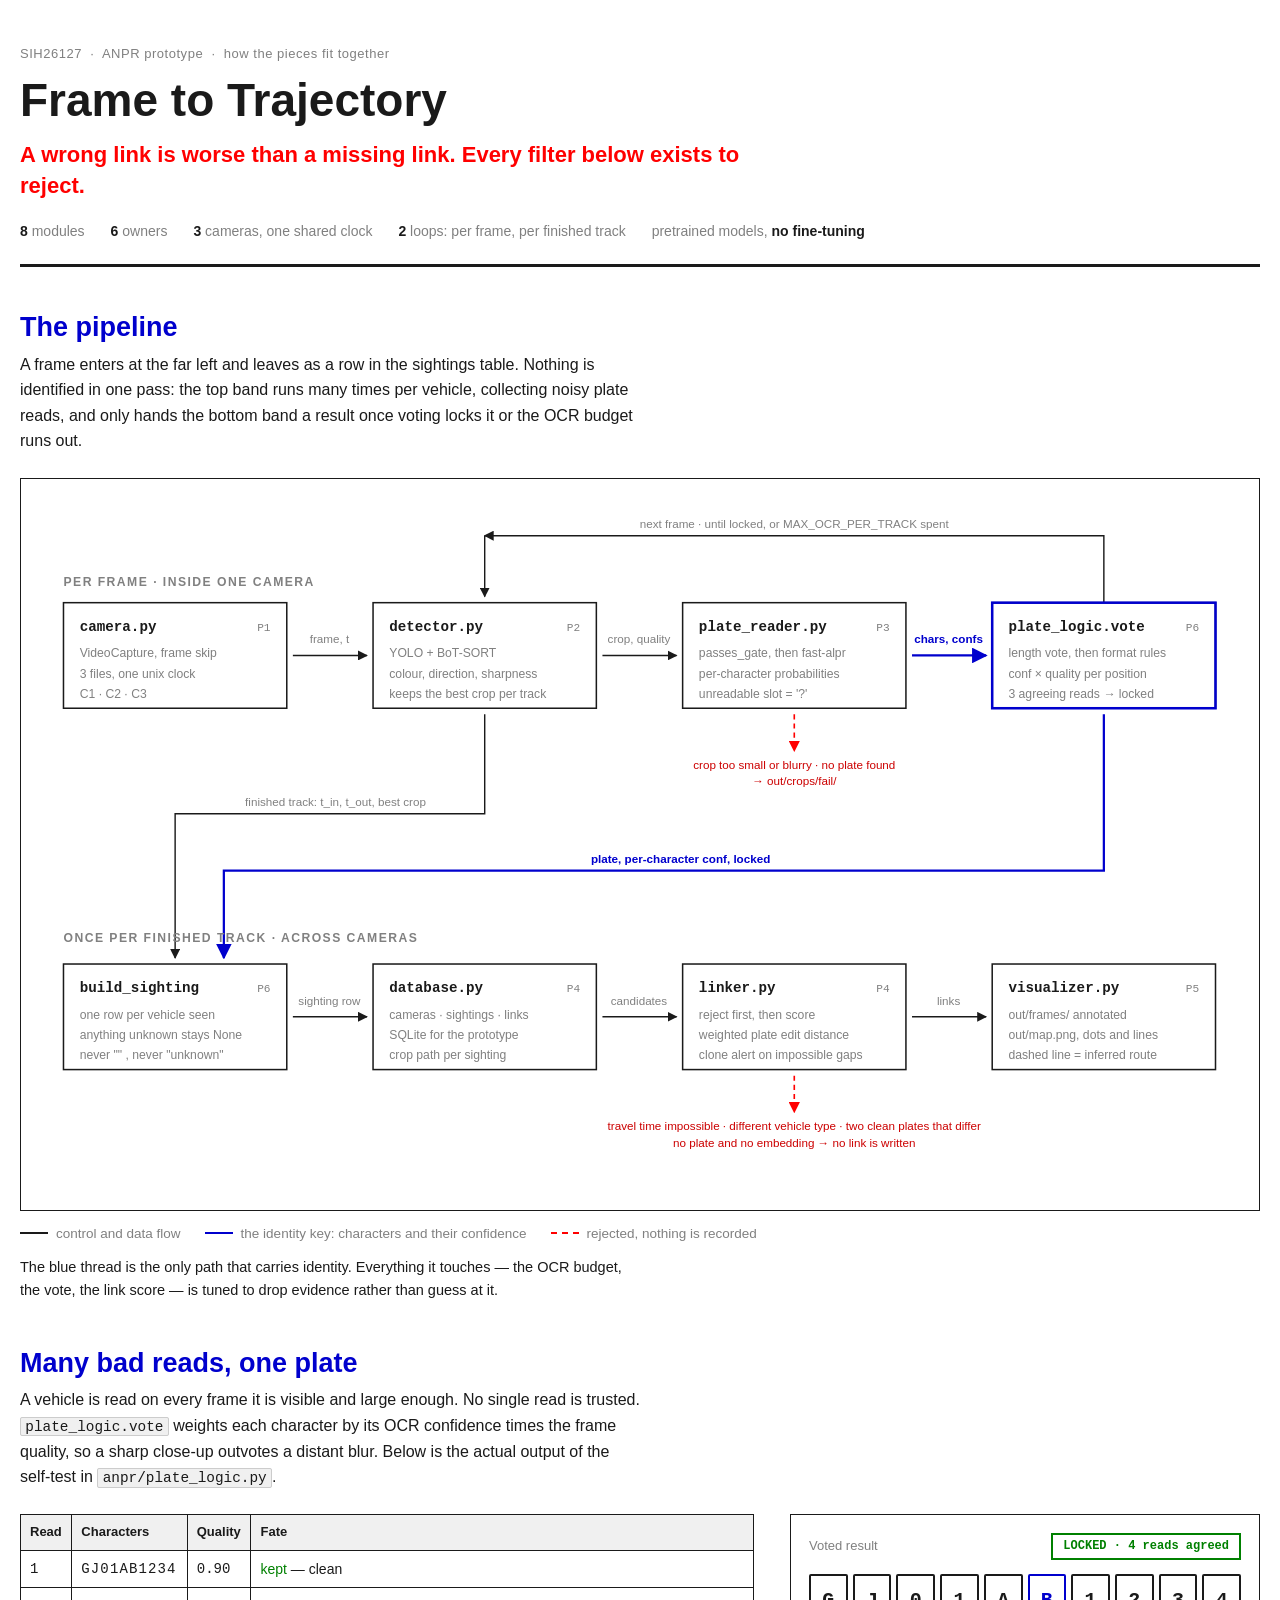
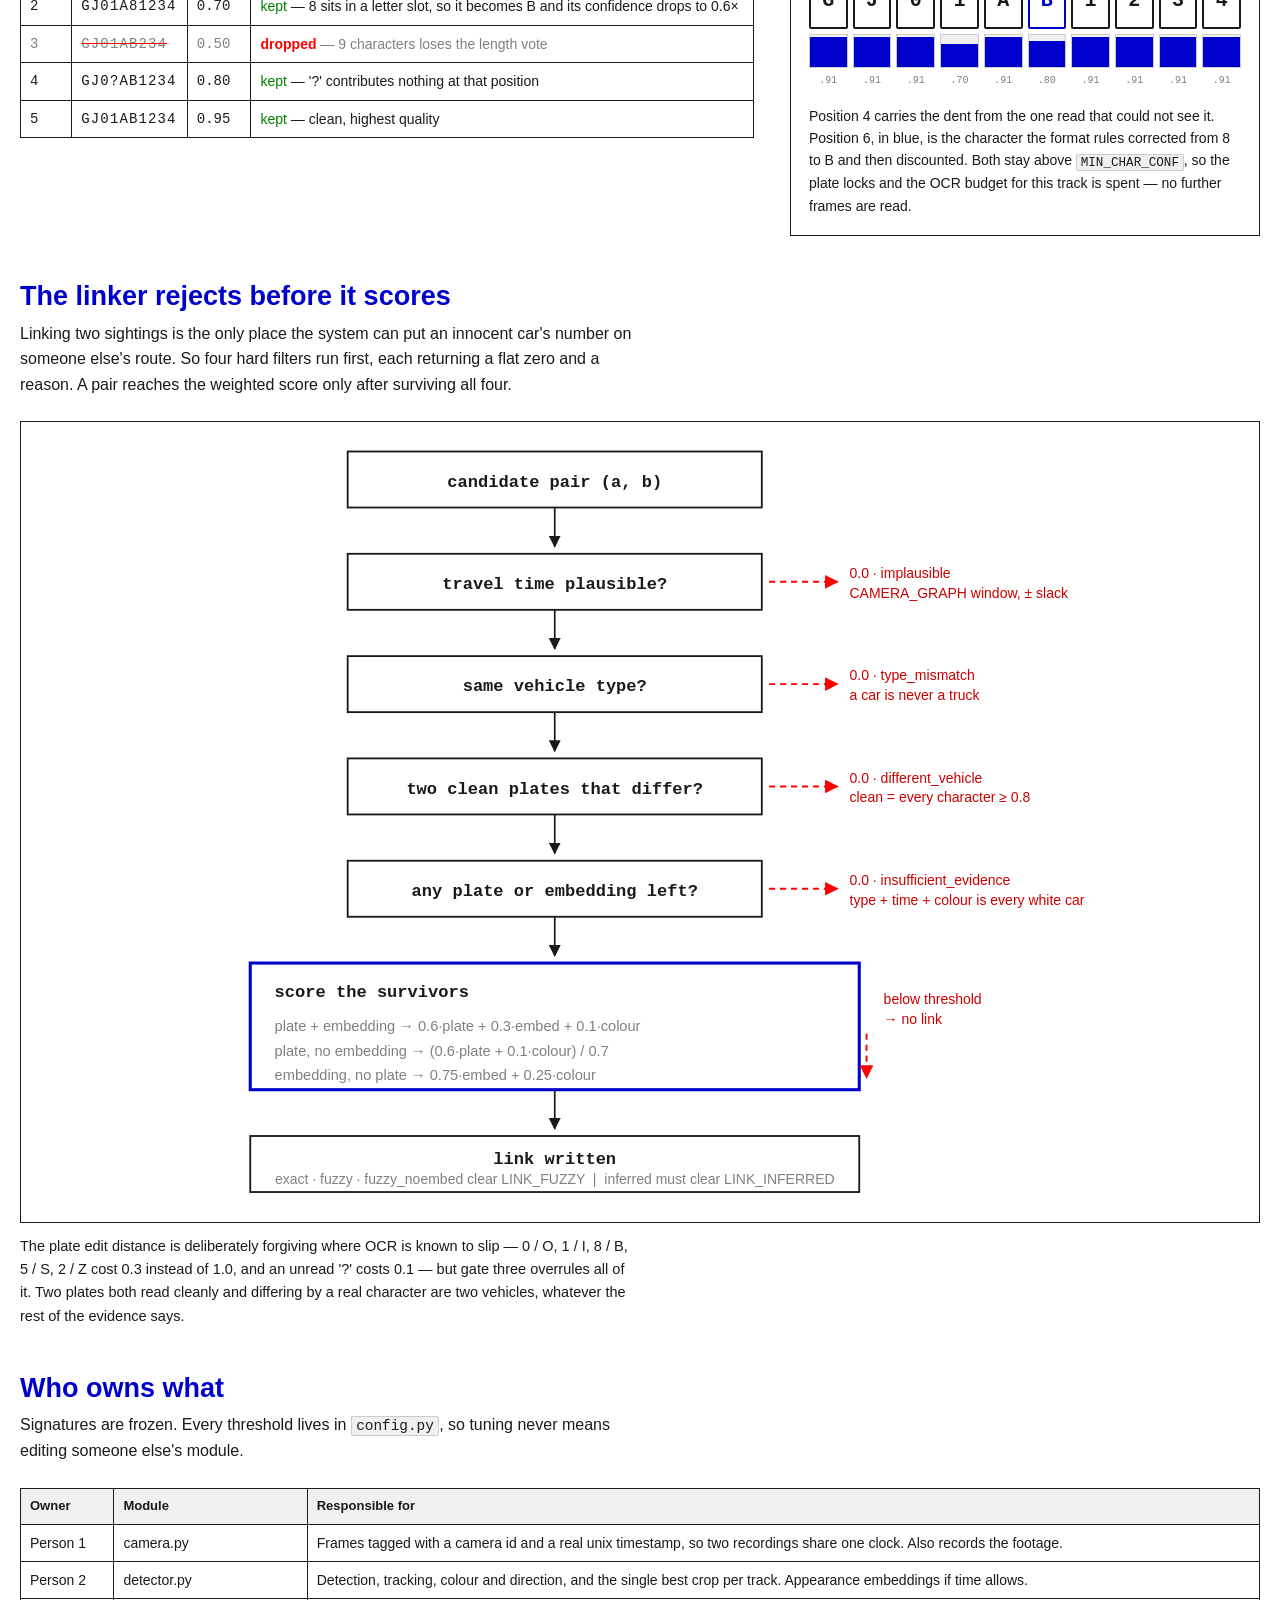
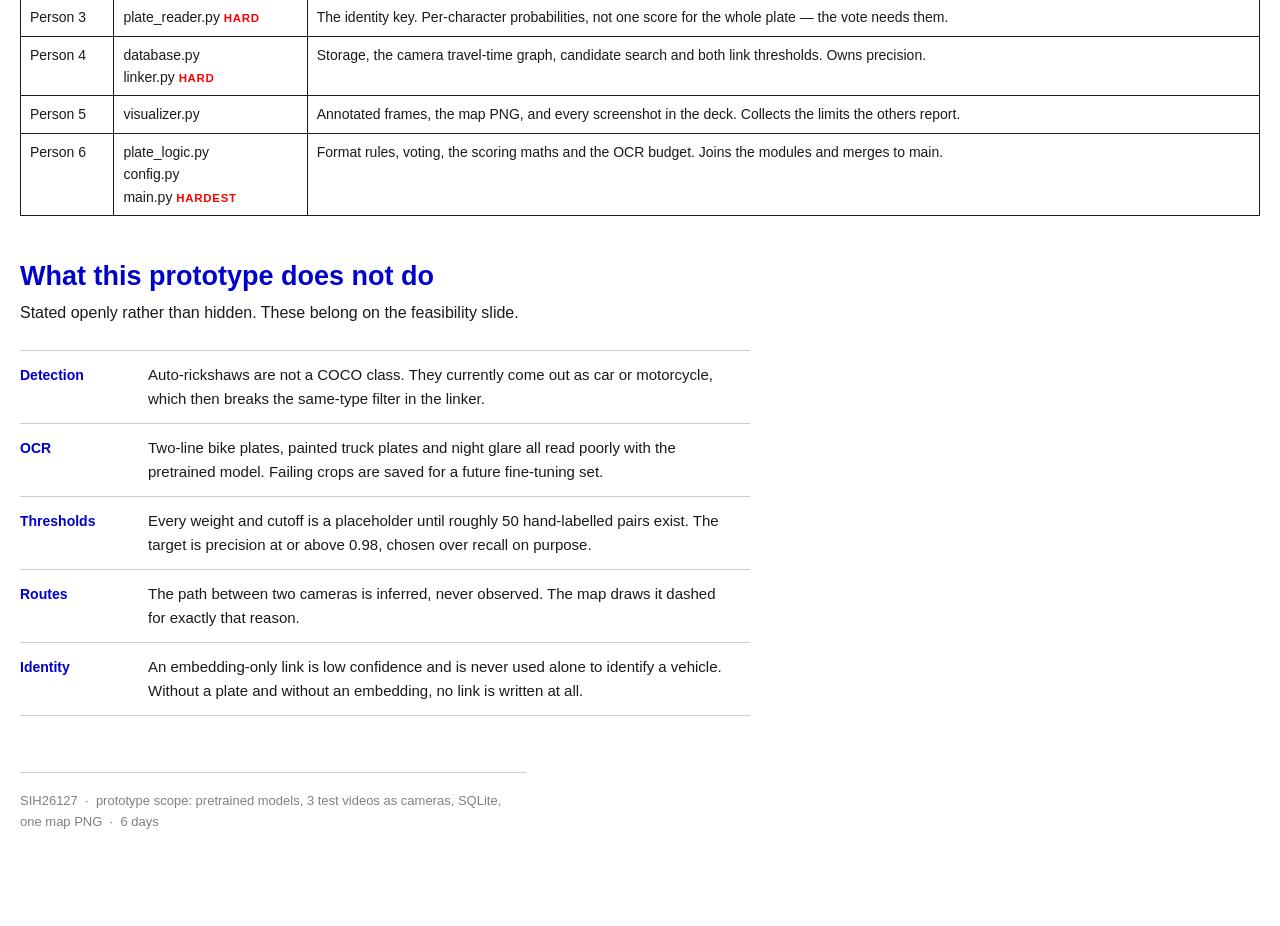
==== docs/pipeline.html @ c329f89a "Add docs/pipeline.html, the whole prototype as one diagram Standalone page in the same white Arial t" ====
<!DOCTYPE html>
<html lang="en">
<head>
    <meta charset="UTF-8">
    <meta name="viewport" content="width=device-width, initial-scale=1.0">
    <title>Frame to Trajectory</title>

    <style>
      :root {
        color-scheme: light;
        --bg:       #ffffff;
        --panel:    #fafafa;
        --ink:      rgb(26, 26, 26);
        --muted:    grey;
        --line:     rgb(26, 26, 26);
        --line-soft:#cccccc;
        --blue:     #0000cd;
        --green:    green;
        --red:      rgb(255, 0, 0);
        --red-ink:  #cc0000;
      }

      * { box-sizing: border-box; }

      body {
        background: var(--bg);
        color: var(--ink);
        font-family: Arial, Helvetica, sans-serif;
        font-size: 16px;
        line-height: 1.6;
        margin: 0;
        padding: 20px 20px 80px;
      }

      .wrap { max-width: 1240px; margin: 0 auto; }

      /* ---------------------------------------------------------- masthead */
      .masthead {
        padding: 24px 0 22px;
        border-bottom: 3px solid var(--line);
      }
      .eyebrow {
        font-size: 13px;
        color: var(--muted);
        margin: 0 0 10px;
        letter-spacing: .04em;
      }
      h1 {
        font-size: clamp(30px, 5vw, 46px);
        line-height: 1.12;
        margin: 0 0 14px;
        color: var(--ink);
        text-wrap: balance;
      }
      .warning {
        color: var(--red);
        font-weight: bold;
        font-size: clamp(17px, 2.2vw, 22px);
        line-height: 1.4;
        margin: 0 0 18px;
        max-width: 60ch;
      }
      .facts {
        display: flex;
        flex-wrap: wrap;
        gap: 6px 26px;
        font-size: 14px;
        color: var(--muted);
        margin: 0;
        padding: 0;
        list-style: none;
      }
      .facts b { color: var(--ink); }

      /* ---------------------------------------------------------- sections */
      section { padding-top: 44px; }
      h2 {
        color: var(--blue);
        font-weight: bold;
        font-size: clamp(20px, 2.8vw, 27px);
        line-height: 1.2;
        margin: 0 0 8px;
        text-wrap: balance;
      }
      .lede {
        color: var(--ink);
        max-width: 70ch;
        margin: 0 0 24px;
      }
      p { max-width: 70ch; }
      code {
        font-family: Consolas, "Courier New", monospace;
        font-size: .9em;
        background: #f0f0f0;
        border: 1px solid var(--line-soft);
        padding: .05em .3em;
        border-radius: 2px;
      }

      /* ---------------------------------------------------------- figures */
      figure { margin: 0; }
      .canvas {
        background: var(--bg);
        border: 1px solid var(--line);
        padding: 10px;
        overflow-x: auto;
      }
      .canvas svg { display: block; min-width: 760px; width: 100%; height: auto; }
      figcaption {
        font-size: 14.5px;
        color: var(--ink);
        margin-top: 12px;
        max-width: 76ch;
      }
      .legend {
        display: flex;
        flex-wrap: wrap;
        gap: 6px 24px;
        margin: 12px 0 0;
        padding: 0;
        list-style: none;
        font-size: 13.5px;
        color: var(--muted);
      }
      .legend li { display: flex; align-items: center; gap: 8px; }
      .swatch { width: 28px; height: 0; border-top-width: 2.5px; border-top-style: solid; flex: none; }
      .sw-flow   { border-top-color: var(--ink); }
      .sw-ident  { border-top-color: var(--blue); }
      .sw-reject { border-top-color: var(--red); border-top-style: dashed; }

      /* ---------------------------------------------------------- vote */
      .vote-grid {
        display: grid;
        grid-template-columns: minmax(0, 1fr) minmax(320px, 470px);
        gap: 36px;
        align-items: start;
      }
      @media (max-width: 900px) { .vote-grid { grid-template-columns: 1fr; gap: 28px; } }

      table.data {
        border-collapse: collapse;
        background: white;
        width: 100%;
        font-size: 14px;
      }
      table.data th, table.data td {
        border: 1px solid var(--line);
        padding: 7px 9px;
        text-align: left;
        vertical-align: top;
      }
      table.data th {
        background: #f0f0f0;
        font-size: 13px;
      }
      .mono {
        font-family: Consolas, "Courier New", monospace;
        font-variant-numeric: tabular-nums;
      }
      .plate-str { font-family: Consolas, "Courier New", monospace; letter-spacing: .08em; }
      tr.dropped td { color: var(--muted); }
      tr.dropped .plate-str { text-decoration: line-through; text-decoration-color: var(--red); }
      .rej-word { color: var(--red); font-weight: bold; }
      .ok-word  { color: var(--green); }

      .readout {
        border: 1px solid var(--line);
        background: white;
        padding: 18px;
      }
      .readout-head {
        display: flex;
        justify-content: space-between;
        align-items: center;
        gap: 12px;
        margin-bottom: 14px;
        flex-wrap: wrap;
      }
      .readout-head .label { font-size: 13px; color: var(--muted); }
      .locked-pill {
        font-family: Consolas, "Courier New", monospace;
        font-size: 12px;
        font-weight: bold;
        color: var(--green);
        border: 2px solid var(--green);
        padding: 2px 10px;
        white-space: nowrap;
      }
      .chars { display: grid; grid-template-columns: repeat(10, 1fr); gap: 5px; }
      .char { display: grid; gap: 5px; justify-items: center; }
      .char .glyph {
        width: 100%;
        aspect-ratio: 5 / 7;
        display: grid;
        place-items: center;
        background: white;
        border: 2px solid var(--ink);
        border-radius: 2px;
        font-family: Consolas, "Courier New", monospace;
        font-weight: bold;
        font-size: clamp(13px, 2.3vw, 20px);
        color: var(--ink);
      }
      .char.corrected .glyph { border-color: var(--blue); color: var(--blue); }
      .char .bar {
        width: 100%;
        height: 34px;
        background: #f0f0f0;
        border: 1px solid var(--line-soft);
        display: flex;
        align-items: flex-end;
        overflow: hidden;
      }
      .char .bar i { display: block; width: 100%; background: var(--blue); }
      .char .val { font-family: Consolas, "Courier New", monospace; font-size: 10px; color: var(--muted); }
      .readout-foot { margin: 16px 0 0; font-size: 14px; max-width: none; }

      /* ---------------------------------------------------------- owners */
      .hard {
        color: var(--red);
        font-weight: bold;
        font-size: 11.5px;
        letter-spacing: .06em;
        white-space: nowrap;
      }
      td .who { font-family: Consolas, "Courier New", monospace; white-space: nowrap; }

      /* ---------------------------------------------------------- limits */
      .limits { margin: 0; padding: 0; list-style: none; max-width: 82ch; }
      .limits li {
        display: grid;
        grid-template-columns: 110px minmax(0, 1fr);
        gap: 18px;
        padding: 12px 0;
        border-bottom: 1px solid var(--line-soft);
        align-items: baseline;
      }
      .limits li:first-child { border-top: 1px solid var(--line-soft); }
      .limits .who { color: var(--blue); font-weight: bold; font-size: 14px; font-family: inherit; }
      .limits p { margin: 0; font-size: 15px; }
      @media (max-width: 560px) { .limits li { grid-template-columns: 1fr; gap: 2px; } }

      .footer {
        margin-top: 56px;
        padding-top: 18px;
        border-top: 1px solid var(--line-soft);
        font-size: 13px;
        color: var(--muted);
      }

      /* ---------------------------------------------------------- svg type */
      .svg-mod   { font-family: Consolas, "Courier New", monospace; font-size: 14px; font-weight: bold; fill: var(--ink); }
      .svg-sub   { font-family: Arial, Helvetica, sans-serif; font-size: 12px; fill: var(--muted); }
      .svg-own   { font-family: Consolas, "Courier New", monospace; font-size: 11px; fill: var(--muted); }
      .svg-edge  { font-family: Arial, Helvetica, sans-serif; font-size: 11.5px; fill: var(--muted); }
      .svg-ident { font-family: Arial, Helvetica, sans-serif; font-size: 11.5px; fill: var(--blue); font-weight: bold; }
      .svg-rej   { font-family: Arial, Helvetica, sans-serif; font-size: 11.5px; fill: var(--red-ink); }
      .svg-band  { font-family: Arial, Helvetica, sans-serif; font-size: 12px; font-weight: bold; fill: var(--muted); letter-spacing: .12em; }
      .svg-box   { fill: #ffffff; stroke: var(--ink); stroke-width: 1.5; }
      .svg-box-k { fill: none; stroke: var(--blue); stroke-width: 2.5; }
      .flow      { stroke: var(--ink); stroke-width: 1.4; fill: none; }
      .ident     { stroke: var(--blue); stroke-width: 2.2; fill: none; }
      .rej       { stroke: var(--red); stroke-width: 1.6; fill: none; stroke-dasharray: 5 4; }
    </style>
</head>
<body>

<div class="wrap">

  <header class="masthead">
    <p class="eyebrow">SIH26127 &nbsp;&#183;&nbsp; ANPR prototype &nbsp;&#183;&nbsp; how the pieces fit together</p>
    <h1>Frame to Trajectory</h1>
    <p class="warning">A wrong link is worse than a missing link. Every filter below exists to reject.</p>
    <ul class="facts">
      <li><b>8</b> modules</li>
      <li><b>6</b> owners</li>
      <li><b>3</b> cameras, one shared clock</li>
      <li><b>2</b> loops: per frame, per finished track</li>
      <li>pretrained models, <b>no fine-tuning</b></li>
    </ul>
  </header>

  <section>
    <h2>The pipeline</h2>
    <p class="lede">
      A frame enters at the far left and leaves as a row in the sightings table. Nothing is
      identified in one pass: the top band runs many times per vehicle, collecting noisy plate
      reads, and only hands the bottom band a result once voting locks it or the OCR budget
      runs out.
    </p>

    <figure>
      <div class="canvas">
        <svg viewBox="0 0 1200 700" role="img"
             aria-label="Two-band pipeline. Top band, repeated per frame: camera.py yields frames with a unix timestamp to detector.py, which yields vehicle crops to plate_reader.py, which yields characters and confidences to plate_logic.vote; a loop returns to the detector for the next frame until the plate locks or the OCR budget is spent, and failed crops are dropped. Bottom band, once per finished track: build_sighting combines the finished track and the voted plate into a row, database.py stores it, linker.py rejects implausible pairs before scoring the rest, and visualizer.py draws the annotated frames and the map.">

          <defs>
            <marker id="a-flow" viewBox="0 0 10 10" refX="9" refY="5" markerWidth="7" markerHeight="7" orient="auto-start-reverse">
              <path d="M 0 0 L 10 5 L 0 10 z" fill="rgb(26,26,26)"></path>
            </marker>
            <marker id="a-ident" viewBox="0 0 10 10" refX="9" refY="5" markerWidth="7" markerHeight="7" orient="auto-start-reverse">
              <path d="M 0 0 L 10 5 L 0 10 z" fill="#0000cd"></path>
            </marker>
            <marker id="a-rej" viewBox="0 0 10 10" refX="9" refY="5" markerWidth="7" markerHeight="7" orient="auto-start-reverse">
              <path d="M 0 0 L 10 5 L 0 10 z" fill="rgb(255,0,0)"></path>
            </marker>
          </defs>

          <!-- ============ band 1 ============ -->
          <text class="svg-band" x="32" y="96">PER FRAME &#183; INSIDE ONE CAMERA</text>

          <path class="flow" d="M 1057 112 L 1057 46 L 447 46" marker-end="url(#a-flow)"></path>
          <text class="svg-edge" x="752" y="38" text-anchor="middle">next frame &#183; until locked, or MAX_OCR_PER_TRACK spent</text>
          <path class="flow" d="M 447 46 L 447 106" marker-end="url(#a-flow)"></path>

          <rect class="svg-box" x="32" y="112" width="220" height="104"></rect>
          <text class="svg-mod" x="48" y="140">camera.py</text>
          <text class="svg-own" x="236" y="140" text-anchor="end">P1</text>
          <text class="svg-sub" x="48" y="166">VideoCapture, frame skip</text>
          <text class="svg-sub" x="48" y="186">3 files, one unix clock</text>
          <text class="svg-sub" x="48" y="206">C1 &#183; C2 &#183; C3</text>

          <rect class="svg-box" x="337" y="112" width="220" height="104"></rect>
          <text class="svg-mod" x="353" y="140">detector.py</text>
          <text class="svg-own" x="541" y="140" text-anchor="end">P2</text>
          <text class="svg-sub" x="353" y="166">YOLO + BoT-SORT</text>
          <text class="svg-sub" x="353" y="186">colour, direction, sharpness</text>
          <text class="svg-sub" x="353" y="206">keeps the best crop per track</text>

          <rect class="svg-box" x="642" y="112" width="220" height="104"></rect>
          <text class="svg-mod" x="658" y="140">plate_reader.py</text>
          <text class="svg-own" x="846" y="140" text-anchor="end">P3</text>
          <text class="svg-sub" x="658" y="166">passes_gate, then fast-alpr</text>
          <text class="svg-sub" x="658" y="186">per-character probabilities</text>
          <text class="svg-sub" x="658" y="206">unreadable slot = '?'</text>

          <rect class="svg-box" x="947" y="112" width="220" height="104"></rect>
          <rect class="svg-box-k" x="947" y="112" width="220" height="104"></rect>
          <text class="svg-mod" x="963" y="140">plate_logic.vote</text>
          <text class="svg-own" x="1151" y="140" text-anchor="end">P6</text>
          <text class="svg-sub" x="963" y="166">length vote, then format rules</text>
          <text class="svg-sub" x="963" y="186">conf &#215; quality per position</text>
          <text class="svg-sub" x="963" y="206">3 agreeing reads &#8594; locked</text>

          <path class="flow" d="M 258 164 L 331 164" marker-end="url(#a-flow)"></path>
          <text class="svg-edge" x="294" y="152" text-anchor="middle">frame, t</text>

          <path class="flow" d="M 563 164 L 636 164" marker-end="url(#a-flow)"></path>
          <text class="svg-edge" x="599" y="152" text-anchor="middle">crop, quality</text>

          <path class="ident" d="M 868 164 L 941 164" marker-end="url(#a-ident)"></path>
          <text class="svg-ident" x="904" y="152" text-anchor="middle">chars, confs</text>

          <path class="rej" d="M 752 222 L 752 258" marker-end="url(#a-rej)"></path>
          <text class="svg-rej" x="752" y="276" text-anchor="middle">crop too small or blurry &#183; no plate found</text>
          <text class="svg-rej" x="752" y="292" text-anchor="middle">&#8594; out/crops/fail/</text>

          <!-- ============ hand-off ============ -->
          <path class="flow" d="M 447 222 L 447 320 L 142 320 L 142 462" marker-end="url(#a-flow)"></path>
          <text class="svg-edge" x="300" y="312" text-anchor="middle">finished track: t_in, t_out, best crop</text>

          <path class="ident" d="M 1057 222 L 1057 376 L 190 376 L 190 462" marker-end="url(#a-ident)"></path>
          <text class="svg-ident" x="640" y="368" text-anchor="middle">plate, per-character conf, locked</text>

          <!-- ============ band 2 ============ -->
          <text class="svg-band" x="32" y="446">ONCE PER FINISHED TRACK &#183; ACROSS CAMERAS</text>

          <rect class="svg-box" x="32" y="468" width="220" height="104"></rect>
          <text class="svg-mod" x="48" y="496">build_sighting</text>
          <text class="svg-own" x="236" y="496" text-anchor="end">P6</text>
          <text class="svg-sub" x="48" y="522">one row per vehicle seen</text>
          <text class="svg-sub" x="48" y="542">anything unknown stays None</text>
          <text class="svg-sub" x="48" y="562">never "" , never "unknown"</text>

          <rect class="svg-box" x="337" y="468" width="220" height="104"></rect>
          <text class="svg-mod" x="353" y="496">database.py</text>
          <text class="svg-own" x="541" y="496" text-anchor="end">P4</text>
          <text class="svg-sub" x="353" y="522">cameras &#183; sightings &#183; links</text>
          <text class="svg-sub" x="353" y="542">SQLite for the prototype</text>
          <text class="svg-sub" x="353" y="562">crop path per sighting</text>

          <rect class="svg-box" x="642" y="468" width="220" height="104"></rect>
          <text class="svg-mod" x="658" y="496">linker.py</text>
          <text class="svg-own" x="846" y="496" text-anchor="end">P4</text>
          <text class="svg-sub" x="658" y="522">reject first, then score</text>
          <text class="svg-sub" x="658" y="542">weighted plate edit distance</text>
          <text class="svg-sub" x="658" y="562">clone alert on impossible gaps</text>

          <rect class="svg-box" x="947" y="468" width="220" height="104"></rect>
          <text class="svg-mod" x="963" y="496">visualizer.py</text>
          <text class="svg-own" x="1151" y="496" text-anchor="end">P5</text>
          <text class="svg-sub" x="963" y="522">out/frames/ annotated</text>
          <text class="svg-sub" x="963" y="542">out/map.png, dots and lines</text>
          <text class="svg-sub" x="963" y="562">dashed line = inferred route</text>

          <path class="flow" d="M 258 520 L 331 520" marker-end="url(#a-flow)"></path>
          <text class="svg-edge" x="294" y="508" text-anchor="middle">sighting row</text>

          <path class="flow" d="M 563 520 L 636 520" marker-end="url(#a-flow)"></path>
          <text class="svg-edge" x="599" y="508" text-anchor="middle">candidates</text>

          <path class="flow" d="M 868 520 L 941 520" marker-end="url(#a-flow)"></path>
          <text class="svg-edge" x="904" y="508" text-anchor="middle">links</text>

          <path class="rej" d="M 752 578 L 752 614" marker-end="url(#a-rej)"></path>
          <text class="svg-rej" x="752" y="632" text-anchor="middle">travel time impossible &#183; different vehicle type &#183; two clean plates that differ</text>
          <text class="svg-rej" x="752" y="648" text-anchor="middle">no plate and no embedding &#8594; no link is written</text>
        </svg>
      </div>
      <ul class="legend">
        <li><span class="swatch sw-flow"></span> control and data flow</li>
        <li><span class="swatch sw-ident"></span> the identity key: characters and their confidence</li>
        <li><span class="swatch sw-reject"></span> rejected, nothing is recorded</li>
      </ul>
      <figcaption>
        The blue thread is the only path that carries identity. Everything it touches &mdash; the
        OCR budget, the vote, the link score &mdash; is tuned to drop evidence rather than guess
        at it.
      </figcaption>
    </figure>
  </section>

  <section>
    <h2>Many bad reads, one plate</h2>
    <p class="lede">
      A vehicle is read on every frame it is visible and large enough. No single read is
      trusted. <code>plate_logic.vote</code> weights each character by its OCR confidence times
      the frame quality, so a sharp close-up outvotes a distant blur. Below is the actual output
      of the self-test in <code>anpr/plate_logic.py</code>.
    </p>

    <div class="vote-grid">
      <table class="data">
        <tr>
          <th>Read</th><th>Characters</th><th>Quality</th><th>Fate</th>
        </tr>
        <tr>
          <td class="mono">1</td><td class="plate-str">GJ01AB1234</td><td class="mono">0.90</td>
          <td><span class="ok-word">kept</span> &mdash; clean</td>
        </tr>
        <tr>
          <td class="mono">2</td><td class="plate-str">GJ01A81234</td><td class="mono">0.70</td>
          <td><span class="ok-word">kept</span> &mdash; 8 sits in a letter slot, so it becomes B and its confidence drops to 0.6&#215;</td>
        </tr>
        <tr class="dropped">
          <td class="mono">3</td><td class="plate-str">GJ01AB234</td><td class="mono">0.50</td>
          <td><span class="rej-word">dropped</span> &mdash; 9 characters loses the length vote</td>
        </tr>
        <tr>
          <td class="mono">4</td><td class="plate-str">GJ0?AB1234</td><td class="mono">0.80</td>
          <td><span class="ok-word">kept</span> &mdash; '?' contributes nothing at that position</td>
        </tr>
        <tr>
          <td class="mono">5</td><td class="plate-str">GJ01AB1234</td><td class="mono">0.95</td>
          <td><span class="ok-word">kept</span> &mdash; clean, highest quality</td>
        </tr>
      </table>

      <div class="readout">
        <div class="readout-head">
          <span class="label">Voted result</span>
          <span class="locked-pill">LOCKED &#183; 4 reads agreed</span>
        </div>
        <div class="chars">
          <div class="char"><div class="glyph">G</div><div class="bar"><i style="height:91%"></i></div><div class="val">.91</div></div>
          <div class="char"><div class="glyph">J</div><div class="bar"><i style="height:91%"></i></div><div class="val">.91</div></div>
          <div class="char"><div class="glyph">0</div><div class="bar"><i style="height:91%"></i></div><div class="val">.91</div></div>
          <div class="char"><div class="glyph">1</div><div class="bar"><i style="height:70%"></i></div><div class="val">.70</div></div>
          <div class="char"><div class="glyph">A</div><div class="bar"><i style="height:91%"></i></div><div class="val">.91</div></div>
          <div class="char corrected"><div class="glyph">B</div><div class="bar"><i style="height:80%"></i></div><div class="val">.80</div></div>
          <div class="char"><div class="glyph">1</div><div class="bar"><i style="height:91%"></i></div><div class="val">.91</div></div>
          <div class="char"><div class="glyph">2</div><div class="bar"><i style="height:91%"></i></div><div class="val">.91</div></div>
          <div class="char"><div class="glyph">3</div><div class="bar"><i style="height:91%"></i></div><div class="val">.91</div></div>
          <div class="char"><div class="glyph">4</div><div class="bar"><i style="height:91%"></i></div><div class="val">.91</div></div>
        </div>
        <p class="readout-foot">
          Position 4 carries the dent from the one read that could not see it. Position 6, in
          blue, is the character the format rules corrected from 8 to B and then discounted.
          Both stay above <code>MIN_CHAR_CONF</code>, so the plate locks and the OCR budget for
          this track is spent &mdash; no further frames are read.
        </p>
      </div>
    </div>
  </section>

  <section>
    <h2>The linker rejects before it scores</h2>
    <p class="lede">
      Linking two sightings is the only place the system can put an innocent car's number on
      someone else's route. So four hard filters run first, each returning a flat zero and a
      reason. A pair reaches the weighted score only after surviving all four.
    </p>

    <figure>
      <div class="canvas">
        <svg viewBox="0 0 1000 640" role="img"
             aria-label="A candidate pair of sightings passes through four hard rejects in order: travel time impossible returns zero with reason implausible; different vehicle type returns zero with reason type mismatch; two clean plates that differ returns zero with reason different vehicle; neither a plate nor an embedding returns zero with reason insufficient evidence. Only survivors are scored, using plate similarity, embedding similarity and colour, and a link is written only if the score clears the threshold for its method.">

          <defs>
            <marker id="b-flow" viewBox="0 0 10 10" refX="9" refY="5" markerWidth="7" markerHeight="7" orient="auto-start-reverse">
              <path d="M 0 0 L 10 5 L 0 10 z" fill="rgb(26,26,26)"></path>
            </marker>
            <marker id="b-rej" viewBox="0 0 10 10" refX="9" refY="5" markerWidth="7" markerHeight="7" orient="auto-start-reverse">
              <path d="M 0 0 L 10 5 L 0 10 z" fill="rgb(255,0,0)"></path>
            </marker>
          </defs>

          <rect class="svg-box" x="260" y="16" width="340" height="46"></rect>
          <text class="svg-mod" x="430" y="45" text-anchor="middle">candidate pair (a, b)</text>

          <path class="flow" d="M 430 62 L 430 94" marker-end="url(#b-flow)"></path>
          <rect class="svg-box" x="260" y="100" width="340" height="46"></rect>
          <text class="svg-mod" x="430" y="129" text-anchor="middle">travel time plausible?</text>
          <path class="rej" d="M 606 123 L 662 123" marker-end="url(#b-rej)"></path>
          <text class="svg-rej" x="672" y="120">0.0 &#183; implausible</text>
          <text class="svg-rej" x="672" y="136">CAMERA_GRAPH window, &#177; slack</text>

          <path class="flow" d="M 430 146 L 430 178" marker-end="url(#b-flow)"></path>
          <rect class="svg-box" x="260" y="184" width="340" height="46"></rect>
          <text class="svg-mod" x="430" y="213" text-anchor="middle">same vehicle type?</text>
          <path class="rej" d="M 606 207 L 662 207" marker-end="url(#b-rej)"></path>
          <text class="svg-rej" x="672" y="204">0.0 &#183; type_mismatch</text>
          <text class="svg-rej" x="672" y="220">a car is never a truck</text>

          <path class="flow" d="M 430 230 L 430 262" marker-end="url(#b-flow)"></path>
          <rect class="svg-box" x="260" y="268" width="340" height="46"></rect>
          <text class="svg-mod" x="430" y="297" text-anchor="middle">two clean plates that differ?</text>
          <path class="rej" d="M 606 291 L 662 291" marker-end="url(#b-rej)"></path>
          <text class="svg-rej" x="672" y="288">0.0 &#183; different_vehicle</text>
          <text class="svg-rej" x="672" y="304">clean = every character &#8805; 0.8</text>

          <path class="flow" d="M 430 314 L 430 346" marker-end="url(#b-flow)"></path>
          <rect class="svg-box" x="260" y="352" width="340" height="46"></rect>
          <text class="svg-mod" x="430" y="381" text-anchor="middle">any plate or embedding left?</text>
          <path class="rej" d="M 606 375 L 662 375" marker-end="url(#b-rej)"></path>
          <text class="svg-rej" x="672" y="372">0.0 &#183; insufficient_evidence</text>
          <text class="svg-rej" x="672" y="388">type + time + colour is every white car</text>

          <path class="flow" d="M 430 398 L 430 430" marker-end="url(#b-flow)"></path>
          <rect class="svg-box" x="180" y="436" width="500" height="104"></rect>
          <rect class="svg-box-k" x="180" y="436" width="500" height="104"></rect>
          <text class="svg-mod" x="200" y="464">score the survivors</text>
          <text class="svg-sub" x="200" y="492">plate + embedding &#8594; 0.6&#183;plate + 0.3&#183;embed + 0.1&#183;colour</text>
          <text class="svg-sub" x="200" y="512">plate, no embedding &#8594; (0.6&#183;plate + 0.1&#183;colour) / 0.7</text>
          <text class="svg-sub" x="200" y="532">embedding, no plate &#8594; 0.75&#183;embed + 0.25&#183;colour</text>
          <text class="svg-rej" x="700" y="470">below threshold</text>
          <text class="svg-rej" x="700" y="486">&#8594; no link</text>
          <path class="rej" d="M 686 494 L 686 530" marker-end="url(#b-rej)"></path>

          <path class="flow" d="M 430 540 L 430 572" marker-end="url(#b-flow)"></path>
          <rect class="svg-box" x="180" y="578" width="500" height="46"></rect>
          <text class="svg-mod" x="430" y="601" text-anchor="middle">link written</text>
          <text class="svg-edge" x="430" y="617" text-anchor="middle">exact &#183; fuzzy &#183; fuzzy_noembed clear LINK_FUZZY &#160;|&#160; inferred must clear LINK_INFERRED</text>
        </svg>
      </div>
      <figcaption>
        The plate edit distance is deliberately forgiving where OCR is known to slip &mdash;
        0 / O, 1 / I, 8 / B, 5 / S, 2 / Z cost 0.3 instead of 1.0, and an unread '?' costs 0.1
        &mdash; but gate three overrules all of it. Two plates both read cleanly and differing by
        a real character are two vehicles, whatever the rest of the evidence says.
      </figcaption>
    </figure>
  </section>

  <section>
    <h2>Who owns what</h2>
    <p class="lede">
      Signatures are frozen. Every threshold lives in <code>config.py</code>, so tuning never
      means editing someone else's module.
    </p>
    <table class="data">
      <tr>
        <th>Owner</th><th>Module</th><th>Responsible for</th>
      </tr>
      <tr>
        <td>Person 1</td><td class="who">camera.py</td>
        <td>Frames tagged with a camera id and a real unix timestamp, so two recordings share one clock. Also records the footage.</td>
      </tr>
      <tr>
        <td>Person 2</td><td class="who">detector.py</td>
        <td>Detection, tracking, colour and direction, and the single best crop per track. Appearance embeddings if time allows.</td>
      </tr>
      <tr>
        <td>Person 3</td><td class="who">plate_reader.py <span class="hard">HARD</span></td>
        <td>The identity key. Per-character probabilities, not one score for the whole plate &mdash; the vote needs them.</td>
      </tr>
      <tr>
        <td>Person 4</td><td class="who">database.py<br>linker.py <span class="hard">HARD</span></td>
        <td>Storage, the camera travel-time graph, candidate search and both link thresholds. Owns precision.</td>
      </tr>
      <tr>
        <td>Person 5</td><td class="who">visualizer.py</td>
        <td>Annotated frames, the map PNG, and every screenshot in the deck. Collects the limits the others report.</td>
      </tr>
      <tr>
        <td>Person 6</td><td class="who">plate_logic.py<br>config.py<br>main.py <span class="hard">HARDEST</span></td>
        <td>Format rules, voting, the scoring maths and the OCR budget. Joins the modules and merges to main.</td>
      </tr>
    </table>
  </section>

  <section>
    <h2>What this prototype does not do</h2>
    <p class="lede">
      Stated openly rather than hidden. These belong on the feasibility slide.
    </p>
    <ul class="limits">
      <li>
        <span class="who">Detection</span>
        <p>Auto-rickshaws are not a COCO class. They currently come out as car or motorcycle, which then breaks the same-type filter in the linker.</p>
      </li>
      <li>
        <span class="who">OCR</span>
        <p>Two-line bike plates, painted truck plates and night glare all read poorly with the pretrained model. Failing crops are saved for a future fine-tuning set.</p>
      </li>
      <li>
        <span class="who">Thresholds</span>
        <p>Every weight and cutoff is a placeholder until roughly 50 hand-labelled pairs exist. The target is precision at or above 0.98, chosen over recall on purpose.</p>
      </li>
      <li>
        <span class="who">Routes</span>
        <p>The path between two cameras is inferred, never observed. The map draws it dashed for exactly that reason.</p>
      </li>
      <li>
        <span class="who">Identity</span>
        <p>An embedding-only link is low confidence and is never used alone to identify a vehicle. Without a plate and without an embedding, no link is written at all.</p>
      </li>
    </ul>
  </section>

  <p class="footer">
    SIH26127 &nbsp;&#183;&nbsp; prototype scope: pretrained models, 3 test videos as cameras,
    SQLite, one map PNG &nbsp;&#183;&nbsp; 6 days
  </p>

</div>

</body>
</html>
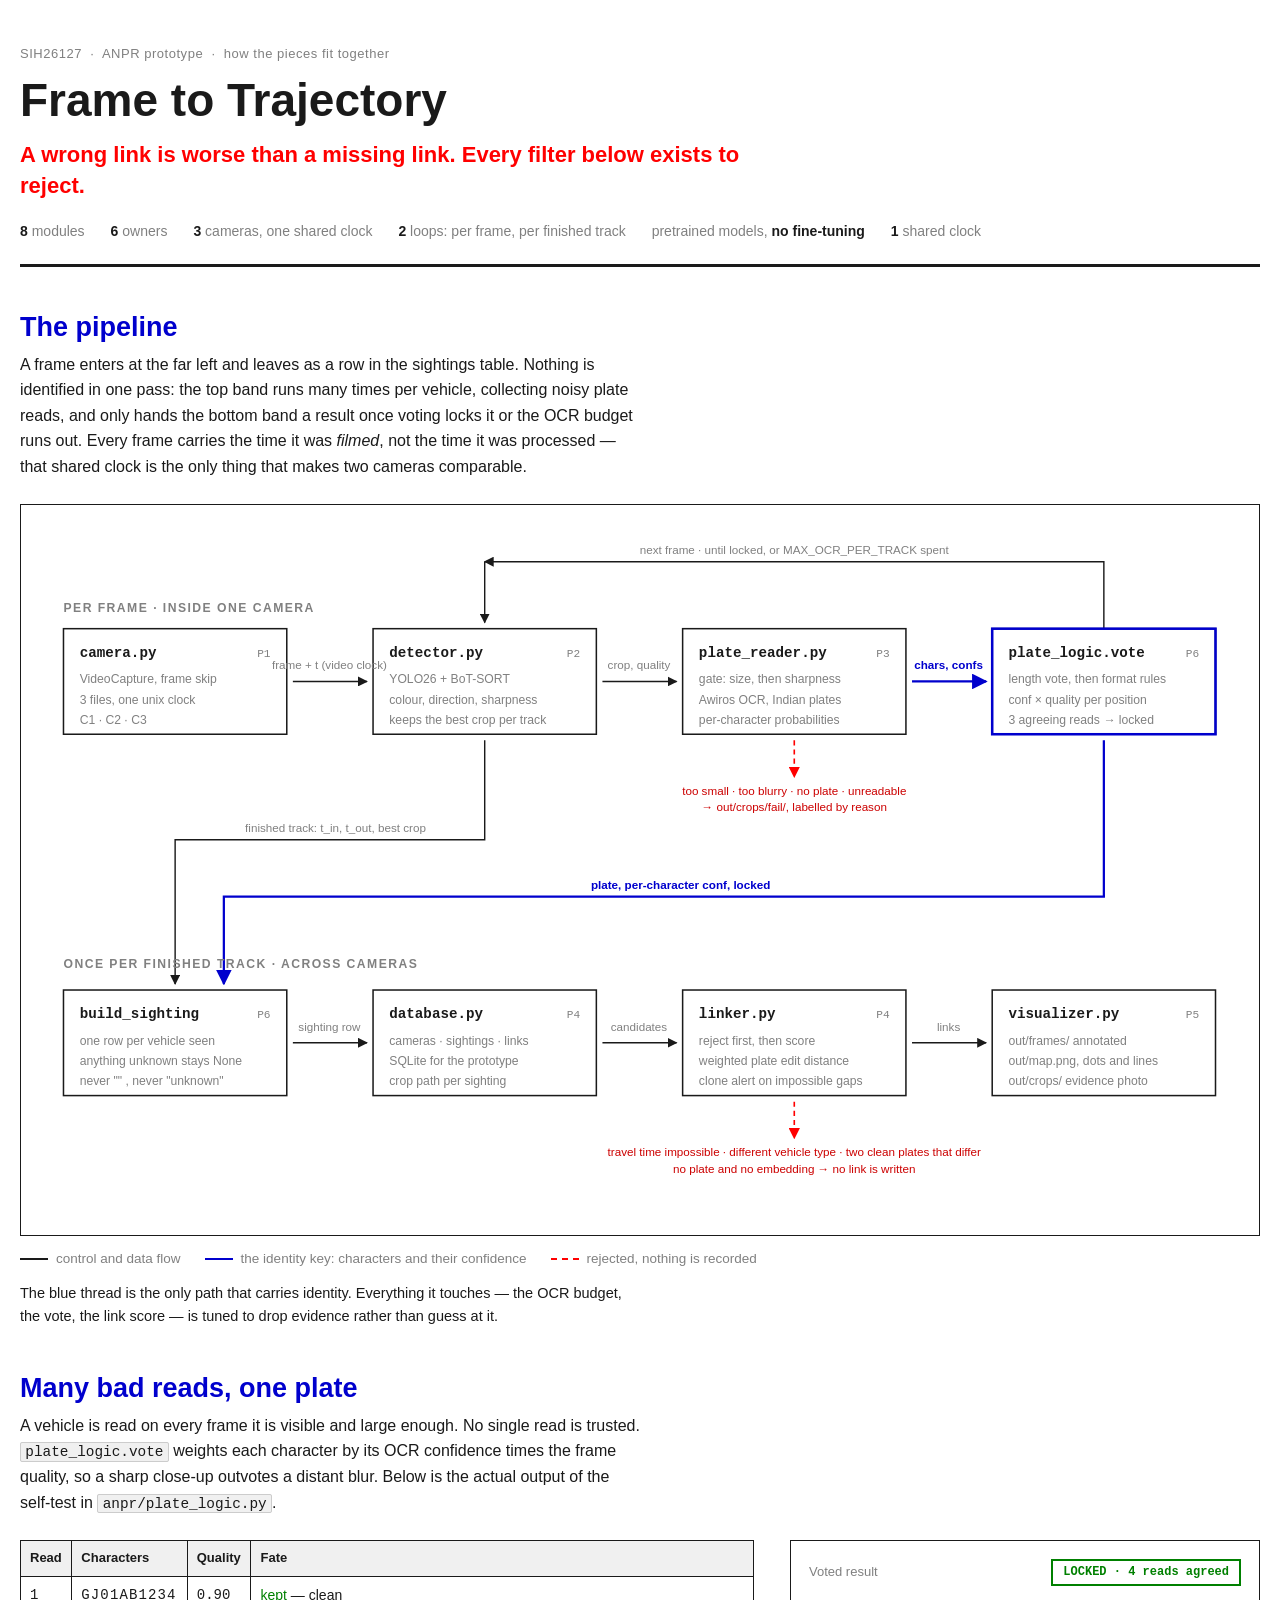
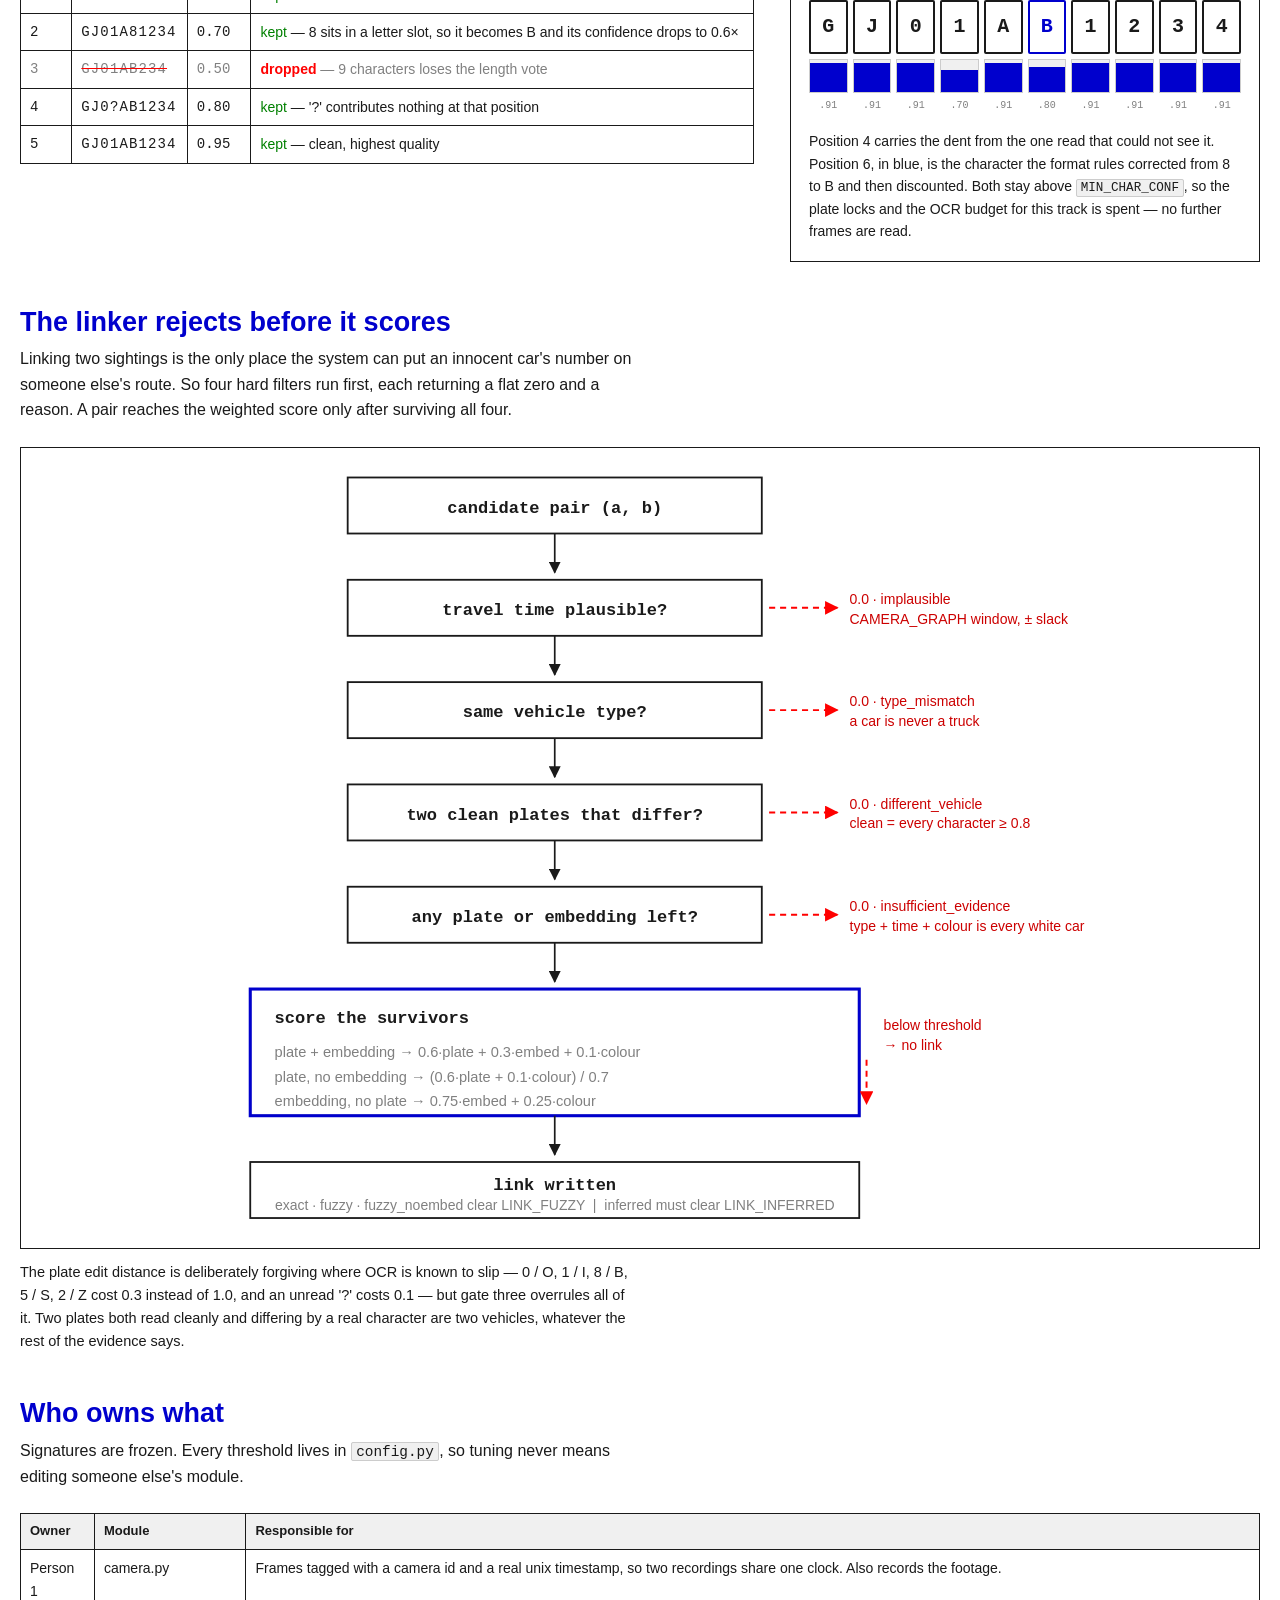
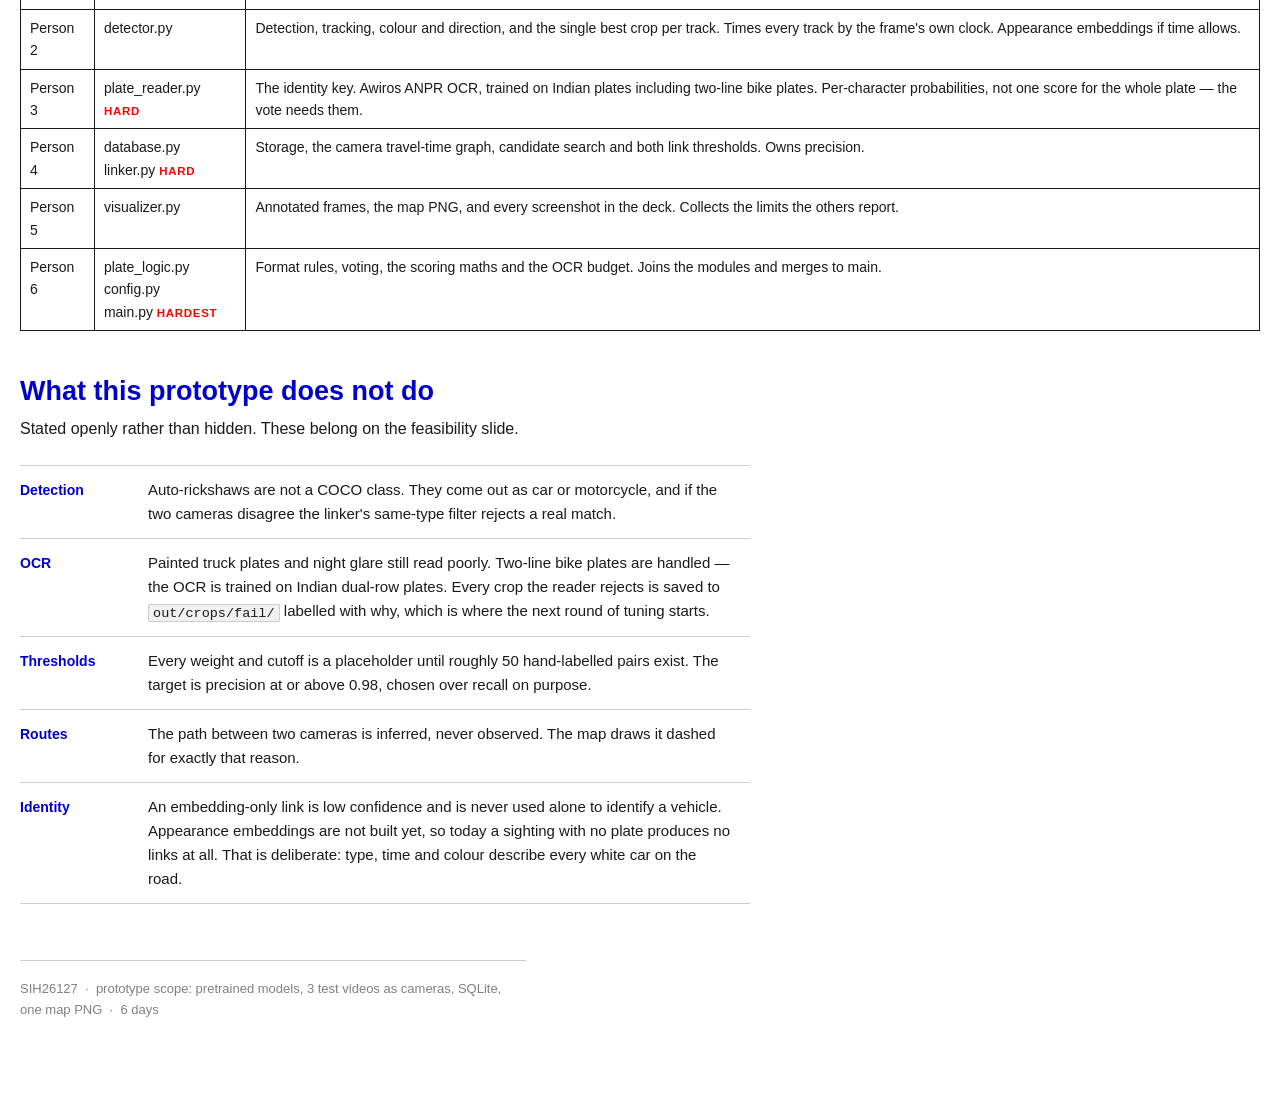
==== commit 49bf5676: "updating docs" ====
--- a/docs/pipeline.html
+++ b/docs/pipeline.html
@@ -277,6 +277,7 @@
       <li><b>3</b> cameras, one shared clock</li>
       <li><b>2</b> loops: per frame, per finished track</li>
       <li>pretrained models, <b>no fine-tuning</b></li>
+      <li><b>1</b> shared clock</li>
     </ul>
   </header>
 
@@ -286,7 +287,8 @@
       A frame enters at the far left and leaves as a row in the sightings table. Nothing is
       identified in one pass: the top band runs many times per vehicle, collecting noisy plate
       reads, and only hands the bottom band a result once voting locks it or the OCR budget
-      runs out.
+      runs out. Every frame carries the time it was <em>filmed</em>, not the time it was
+      processed &mdash; that shared clock is the only thing that makes two cameras comparable.
     </p>
 
     <figure>
@@ -323,16 +325,16 @@
           <rect class="svg-box" x="337" y="112" width="220" height="104"></rect>
           <text class="svg-mod" x="353" y="140">detector.py</text>
           <text class="svg-own" x="541" y="140" text-anchor="end">P2</text>
-          <text class="svg-sub" x="353" y="166">YOLO + BoT-SORT</text>
+          <text class="svg-sub" x="353" y="166">YOLO26 + BoT-SORT</text>
           <text class="svg-sub" x="353" y="186">colour, direction, sharpness</text>
           <text class="svg-sub" x="353" y="206">keeps the best crop per track</text>
 
           <rect class="svg-box" x="642" y="112" width="220" height="104"></rect>
           <text class="svg-mod" x="658" y="140">plate_reader.py</text>
           <text class="svg-own" x="846" y="140" text-anchor="end">P3</text>
-          <text class="svg-sub" x="658" y="166">passes_gate, then fast-alpr</text>
-          <text class="svg-sub" x="658" y="186">per-character probabilities</text>
-          <text class="svg-sub" x="658" y="206">unreadable slot = '?'</text>
+          <text class="svg-sub" x="658" y="166">gate: size, then sharpness</text>
+          <text class="svg-sub" x="658" y="186">Awiros OCR, Indian plates</text>
+          <text class="svg-sub" x="658" y="206">per-character probabilities</text>
 
           <rect class="svg-box" x="947" y="112" width="220" height="104"></rect>
           <rect class="svg-box-k" x="947" y="112" width="220" height="104"></rect>
@@ -343,7 +345,7 @@
           <text class="svg-sub" x="963" y="206">3 agreeing reads &#8594; locked</text>
 
           <path class="flow" d="M 258 164 L 331 164" marker-end="url(#a-flow)"></path>
-          <text class="svg-edge" x="294" y="152" text-anchor="middle">frame, t</text>
+          <text class="svg-edge" x="294" y="152" text-anchor="middle">frame + t (video clock)</text>
 
           <path class="flow" d="M 563 164 L 636 164" marker-end="url(#a-flow)"></path>
           <text class="svg-edge" x="599" y="152" text-anchor="middle">crop, quality</text>
@@ -352,8 +354,8 @@
           <text class="svg-ident" x="904" y="152" text-anchor="middle">chars, confs</text>
 
           <path class="rej" d="M 752 222 L 752 258" marker-end="url(#a-rej)"></path>
-          <text class="svg-rej" x="752" y="276" text-anchor="middle">crop too small or blurry &#183; no plate found</text>
-          <text class="svg-rej" x="752" y="292" text-anchor="middle">&#8594; out/crops/fail/</text>
+          <text class="svg-rej" x="752" y="276" text-anchor="middle">too small &#183; too blurry &#183; no plate &#183; unreadable</text>
+          <text class="svg-rej" x="752" y="292" text-anchor="middle">&#8594; out/crops/fail/, labelled by reason</text>
 
           <!-- ============ hand-off ============ -->
           <path class="flow" d="M 447 222 L 447 320 L 142 320 L 142 462" marker-end="url(#a-flow)"></path>
@@ -391,7 +393,7 @@
           <text class="svg-own" x="1151" y="496" text-anchor="end">P5</text>
           <text class="svg-sub" x="963" y="522">out/frames/ annotated</text>
           <text class="svg-sub" x="963" y="542">out/map.png, dots and lines</text>
-          <text class="svg-sub" x="963" y="562">dashed line = inferred route</text>
+          <text class="svg-sub" x="963" y="562">out/crops/ evidence photo</text>
 
           <path class="flow" d="M 258 520 L 331 520" marker-end="url(#a-flow)"></path>
           <text class="svg-edge" x="294" y="508" text-anchor="middle">sighting row</text>
@@ -578,11 +580,11 @@
       </tr>
       <tr>
         <td>Person 2</td><td class="who">detector.py</td>
-        <td>Detection, tracking, colour and direction, and the single best crop per track. Appearance embeddings if time allows.</td>
+        <td>Detection, tracking, colour and direction, and the single best crop per track. Times every track by the frame's own clock. Appearance embeddings if time allows.</td>
       </tr>
       <tr>
         <td>Person 3</td><td class="who">plate_reader.py <span class="hard">HARD</span></td>
-        <td>The identity key. Per-character probabilities, not one score for the whole plate &mdash; the vote needs them.</td>
+        <td>The identity key. Awiros ANPR OCR, trained on Indian plates including two-line bike plates. Per-character probabilities, not one score for the whole plate &mdash; the vote needs them.</td>
       </tr>
       <tr>
         <td>Person 4</td><td class="who">database.py<br>linker.py <span class="hard">HARD</span></td>
@@ -607,11 +609,11 @@
     <ul class="limits">
       <li>
         <span class="who">Detection</span>
-        <p>Auto-rickshaws are not a COCO class. They currently come out as car or motorcycle, which then breaks the same-type filter in the linker.</p>
+        <p>Auto-rickshaws are not a COCO class. They come out as car or motorcycle, and if the two cameras disagree the linker's same-type filter rejects a real match.</p>
       </li>
       <li>
         <span class="who">OCR</span>
-        <p>Two-line bike plates, painted truck plates and night glare all read poorly with the pretrained model. Failing crops are saved for a future fine-tuning set.</p>
+        <p>Painted truck plates and night glare still read poorly. Two-line bike plates are handled &mdash; the OCR is trained on Indian dual-row plates. Every crop the reader rejects is saved to <code>out/crops/fail/</code> labelled with why, which is where the next round of tuning starts.</p>
       </li>
       <li>
         <span class="who">Thresholds</span>
@@ -623,7 +625,7 @@
       </li>
       <li>
         <span class="who">Identity</span>
-        <p>An embedding-only link is low confidence and is never used alone to identify a vehicle. Without a plate and without an embedding, no link is written at all.</p>
+        <p>An embedding-only link is low confidence and is never used alone to identify a vehicle. Appearance embeddings are not built yet, so today a sighting with no plate produces no links at all. That is deliberate: type, time and colour describe every white car on the road.</p>
       </li>
     </ul>
   </section>
